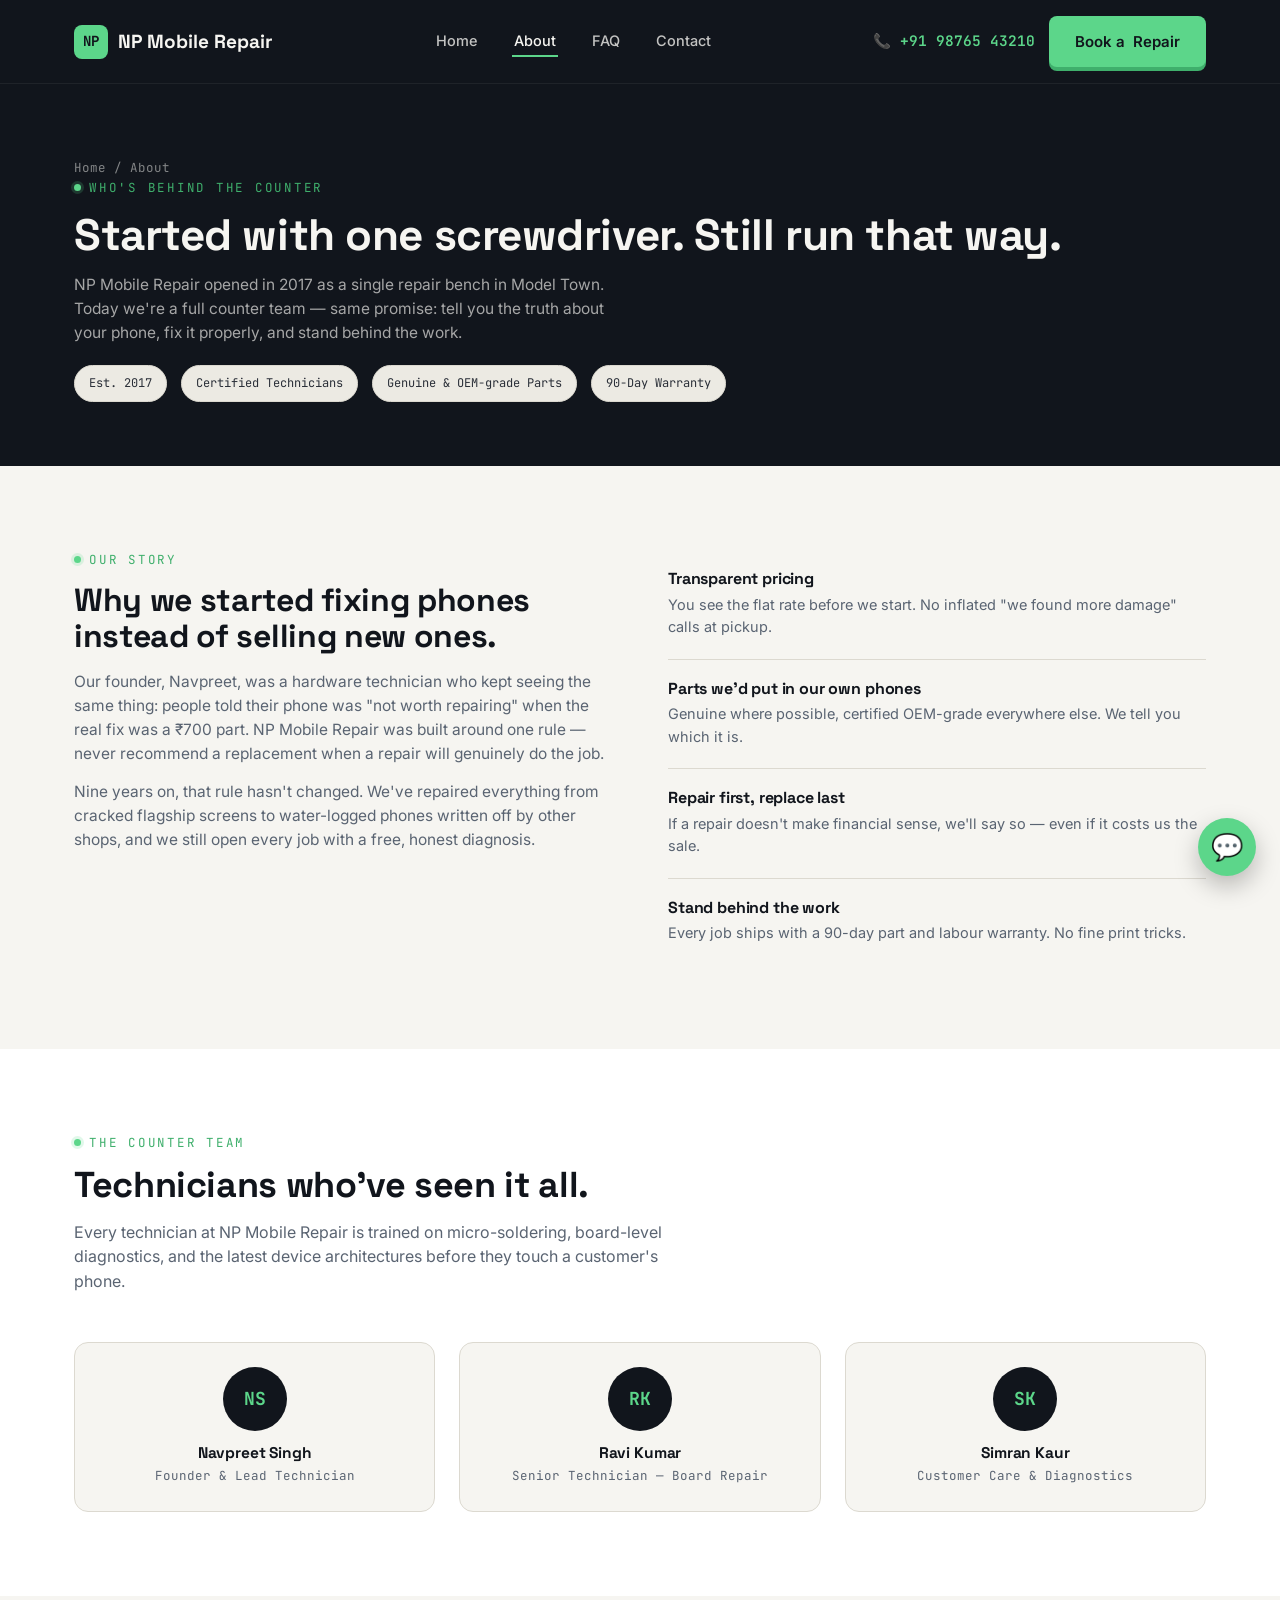
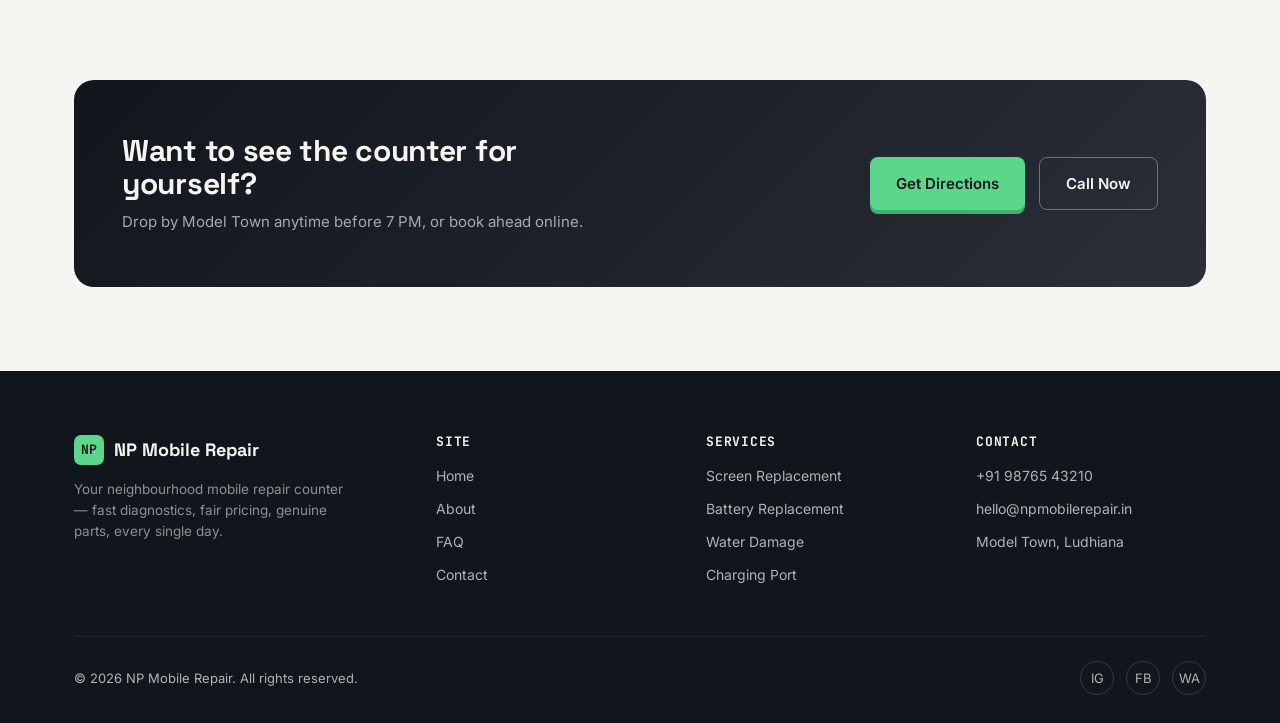
==== about.html @ 380b5847 "Add files via upload" ====
<!DOCTYPE html>
<html lang="en">
<head>
<meta charset="UTF-8">
<meta name="viewport" content="width=device-width, initial-scale=1.0">
<title>About Us — NP Mobile Repair</title>
<meta name="description" content="NP Mobile Repair has been Ludhiana's trusted phone repair counter since 2017 — genuine parts, transparent pricing, certified technicians.">
<link rel="preconnect" href="https://fonts.googleapis.com">
<link href="https://fonts.googleapis.com/css2?family=Space+Grotesk:wght@500;600;700&family=Inter:wght@400;500;600;700&family=JetBrains+Mono:wght@400;500;700&display=swap" rel="stylesheet">
<link rel="stylesheet" href="style.css">
</head>
<body>

<header>
  <nav class="nav wrap">
    <a href="index.html" class="brand"><span class="mark">NP</span> NP Mobile Repair</a>
    <ul class="nav-links">
      <li><a href="index.html">Home</a></li>
      <li><a href="about.html" class="active">About</a></li>
      <li><a href="faq.html">FAQ</a></li>
      <li><a href="contact.html">Contact</a></li>
    </ul>
    <div class="nav-cta">
      <a href="tel:+919876543210" class="nav-phone">📞 +91 98765 43210</a>
      <a href="contact.html" class="btn btn-primary"><span class="full">Book a</span> Repair</a>
    </div>
  </nav>
</header>

<section class="page-hero">
  <div class="wrap">
    <div class="crumb"><a href="index.html">Home</a> / About</div>
    <span class="eyebrow">Who's behind the counter</span>
    <h1>Started with one screwdriver. Still run that way.</h1>
    <p>NP Mobile Repair opened in 2017 as a single repair bench in Model Town. Today we're a full counter team — same promise: tell you the truth about your phone, fix it properly, and stand behind the work.</p>
    <div class="badge-row">
      <span class="badge">Est. 2017</span>
      <span class="badge">Certified Technicians</span>
      <span class="badge">Genuine &amp; OEM-grade Parts</span>
      <span class="badge">90-Day Warranty</span>
    </div>
  </div>
</section>

<section>
  <div class="wrap about-grid">
    <div>
      <span class="eyebrow">Our story</span>
      <h2 style="margin-top:14px;color:var(--ink);font-size:clamp(24px,2.8vw,32px);">Why we started fixing phones instead of selling new ones.</h2>
      <p style="margin-top:16px;color:var(--slate);font-size:15.5px;">Our founder, Navpreet, was a hardware technician who kept seeing the same thing: people told their phone was "not worth repairing" when the real fix was a ₹700 part. NP Mobile Repair was built around one rule — never recommend a replacement when a repair will genuinely do the job.</p>
      <p style="margin-top:14px;color:var(--slate);font-size:15.5px;">Nine years on, that rule hasn't changed. We've repaired everything from cracked flagship screens to water-logged phones written off by other shops, and we still open every job with a free, honest diagnosis.</p>
    </div>
    <div>
      <div class="value-card">
        <h4>Transparent pricing</h4>
        <p>You see the flat rate before we start. No inflated "we found more damage" calls at pickup.</p>
      </div>
      <div class="value-card">
        <h4>Parts we'd put in our own phones</h4>
        <p>Genuine where possible, certified OEM-grade everywhere else. We tell you which it is.</p>
      </div>
      <div class="value-card">
        <h4>Repair first, replace last</h4>
        <p>If a repair doesn't make financial sense, we'll say so — even if it costs us the sale.</p>
      </div>
      <div class="value-card">
        <h4>Stand behind the work</h4>
        <p>Every job ships with a 90-day part and labour warranty. No fine print tricks.</p>
      </div>
    </div>
  </div>
</section>

<section class="section-alt">
  <div class="wrap">
    <div class="section-head">
      <span class="eyebrow">The counter team</span>
      <h2>Technicians who've seen it all.</h2>
      <p>Every technician at NP Mobile Repair is trained on micro-soldering, board-level diagnostics, and the latest device architectures before they touch a customer's phone.</p>
    </div>
    <div class="team">
      <div class="team-card">
        <div class="team-avatar">NS</div>
        <h4>Navpreet Singh</h4>
        <span>Founder &amp; Lead Technician</span>
      </div>
      <div class="team-card">
        <div class="team-avatar">RK</div>
        <h4>Ravi Kumar</h4>
        <span>Senior Technician — Board Repair</span>
      </div>
      <div class="team-card">
        <div class="team-avatar">SK</div>
        <h4>Simran Kaur</h4>
        <span>Customer Care &amp; Diagnostics</span>
      </div>
    </div>
  </div>
</section>

<section>
  <div class="wrap">
    <div class="cta-band">
      <div>
        <h2>Want to see the counter for yourself?</h2>
        <p>Drop by Model Town anytime before 7 PM, or book ahead online.</p>
      </div>
      <div style="display:flex;gap:14px;flex-wrap:wrap;">
        <a href="contact.html" class="btn btn-primary">Get Directions</a>
        <a href="tel:+919876543210" class="btn btn-ghost">Call Now</a>
      </div>
    </div>
  </div>
</section>

<footer>
  <div class="wrap">
    <div class="foot-grid">
      <div>
        <div class="foot-brand"><span class="mark">NP</span> NP Mobile Repair</div>
        <p class="foot-desc">Your neighbourhood mobile repair counter — fast diagnostics, fair pricing, genuine parts, every single day.</p>
      </div>
      <div class="foot-col">
        <h4>Site</h4>
        <ul>
          <li><a href="index.html">Home</a></li>
          <li><a href="about.html">About</a></li>
          <li><a href="faq.html">FAQ</a></li>
          <li><a href="contact.html">Contact</a></li>
        </ul>
      </div>
      <div class="foot-col">
        <h4>Services</h4>
        <ul>
          <li><a href="index.html#services">Screen Replacement</a></li>
          <li><a href="index.html#services">Battery Replacement</a></li>
          <li><a href="index.html#services">Water Damage</a></li>
          <li><a href="index.html#services">Charging Port</a></li>
        </ul>
      </div>
      <div class="foot-col">
        <h4>Contact</h4>
        <ul>
          <li>+91 98765 43210</li>
          <li>hello@npmobilerepair.in</li>
          <li>Model Town, Ludhiana</li>
        </ul>
      </div>
    </div>
    <div class="foot-bottom">
      <span>© 2026 NP Mobile Repair. All rights reserved.</span>
      <div class="foot-social">
        <a href="#" aria-label="Instagram">IG</a>
        <a href="#" aria-label="Facebook">FB</a>
        <a href="#" aria-label="WhatsApp">WA</a>
      </div>
    </div>
  </div>
</footer>

<a href="https://wa.me/919876543210" class="float-wa" aria-label="Chat on WhatsApp">💬</a>

</body>
</html>
---- style.css ----
/* ================= NP MOBILE REPAIR — design tokens ================= */
:root{
  --ink:#11151C;
  --ink-soft:#1B2230;
  --green:#5CD68A;
  --green-dim:#3FAF6C;
  --amber:#F2B33D;
  --paper:#F6F5F1;
  --paper-dim:#ECEAE3;
  --slate:#5A6472;
  --slate-dark:#2A2F38;
  --white:#FFFFFF;
  --line:#DCD9D0;

  --display: "Space Grotesk", "Arial Narrow", sans-serif;
  --body: "Inter", system-ui, -apple-system, sans-serif;
  --mono: "JetBrains Mono", "Courier New", monospace;

  --radius: 10px;
  --max: 1180px;
}

*{box-sizing:border-box;}
html{scroll-behavior:smooth;}
body{
  margin:0;
  font-family:var(--body);
  background:var(--paper);
  color:var(--slate-dark);
  line-height:1.55;
  -webkit-font-smoothing:antialiased;
}
img{max-width:100%;display:block;}
a{color:inherit;text-decoration:none;}
h1,h2,h3,h4{font-family:var(--display);margin:0;line-height:1.1;letter-spacing:-0.01em;}
p{margin:0;}
ul{margin:0;padding:0;list-style:none;}
button{font-family:inherit;cursor:pointer;border:none;background:none;}

.wrap{max-width:var(--max);margin:0 auto;padding:0 24px;}

:focus-visible{
  outline:3px solid var(--amber);
  outline-offset:3px;
}

/* ================= utility ================= */
.eyebrow{
  font-family:var(--mono);
  font-size:12.5px;
  letter-spacing:0.14em;
  text-transform:uppercase;
  color:var(--green-dim);
  display:flex;
  align-items:center;
  gap:8px;
}
.eyebrow::before{
  content:"";
  width:7px;height:7px;
  background:var(--green);
  border-radius:50%;
  box-shadow:0 0 0 3px rgba(92,214,138,0.18);
}
.btn{
  display:inline-flex;
  align-items:center;
  justify-content:center;
  gap:8px;
  padding:14px 26px;
  border-radius:8px;
  font-weight:600;
  font-size:15px;
  transition:transform 0.15s ease, box-shadow 0.15s ease, background 0.15s ease;
  white-space:nowrap;
}
.btn-primary{
  background:var(--green);
  color:var(--ink);
  box-shadow:0 4px 0 var(--green-dim);
}
.btn-primary:hover{transform:translateY(-2px);box-shadow:0 6px 0 var(--green-dim);}
.btn-primary:active{transform:translateY(1px);box-shadow:0 2px 0 var(--green-dim);}
.btn-ghost{
  background:transparent;
  color:var(--paper);
  border:1.5px solid rgba(246,245,241,0.35);
}
.btn-ghost:hover{border-color:var(--green);color:var(--green);}
.btn-dark{
  background:var(--ink);
  color:var(--paper);
}
.btn-dark:hover{background:var(--slate-dark);}

@media (prefers-reduced-motion: reduce){
  *{animation-duration:0.01ms !important; transition-duration:0.01ms !important;}
  html{scroll-behavior:auto;}
}

/* ================= header ================= */
header{
  background:var(--ink);
  position:sticky;
  top:0;
  z-index:50;
  border-bottom:1px solid rgba(255,255,255,0.06);
}
.nav{
  display:flex;
  align-items:center;
  justify-content:space-between;
  padding:16px 24px;
}
.brand{
  display:flex;
  align-items:center;
  gap:10px;
  font-family:var(--display);
  color:var(--paper);
  font-size:19px;
  font-weight:700;
}
.brand .mark{
  width:34px;height:34px;
  background:var(--green);
  border-radius:8px;
  display:flex;align-items:center;justify-content:center;
  color:var(--ink);
  font-family:var(--mono);
  font-weight:700;
  font-size:14px;
}
.nav-links{
  display:flex;
  gap:32px;
  font-size:14.5px;
  font-weight:500;
  color:rgba(246,245,241,0.78);
}
.nav-links a{padding:6px 2px;border-bottom:2px solid transparent;transition:color .15s, border-color .15s;}
.nav-links a:hover, .nav-links a.active{color:var(--paper);border-color:var(--green);}
.nav-cta{display:flex;align-items:center;gap:14px;}
.nav-phone{
  font-family:var(--mono);
  color:var(--green);
  font-size:14.5px;
  font-weight:600;
}
.nav-toggle{display:none;color:var(--paper);font-size:26px;}

@media (max-width:860px){
  .nav-links{display:none;}
  .nav-toggle{display:block;}
  .nav-cta .btn-primary span.full{display:none;}
}

/* ================= hero / ticket ================= */
.hero{
  background:var(--ink);
  color:var(--paper);
  padding:72px 0 96px;
  position:relative;
  overflow:hidden;
}
.hero::before{
  content:"";
  position:absolute;
  inset:0;
  background-image:
    linear-gradient(rgba(92,214,138,0.06) 1px, transparent 1px),
    linear-gradient(90deg, rgba(92,214,138,0.06) 1px, transparent 1px);
  background-size:42px 42px;
  mask-image:linear-gradient(to bottom, rgba(0,0,0,0.5), transparent 70%);
}
.hero-grid{
  position:relative;
  display:grid;
  grid-template-columns:1.05fr 0.95fr;
  gap:56px;
  align-items:center;
}
.hero h1{
  font-size:clamp(34px, 4.4vw, 54px);
  margin:18px 0 18px;
}
.hero h1 .accent{color:var(--green);}
.hero-sub{
  color:rgba(246,245,241,0.72);
  font-size:17px;
  max-width:480px;
  margin-bottom:30px;
}
.hero-actions{display:flex;gap:14px;flex-wrap:wrap;margin-bottom:34px;}
.hero-trust{
  display:flex;
  gap:28px;
  flex-wrap:wrap;
  font-family:var(--mono);
  font-size:13px;
  color:rgba(246,245,241,0.6);
}
.hero-trust b{color:var(--paper);font-size:15px;display:block;font-family:var(--display);}

/* Repair ticket card */
.ticket{
  background:var(--paper);
  color:var(--slate-dark);
  border-radius:14px;
  padding:0;
  position:relative;
  box-shadow:0 30px 60px -20px rgba(0,0,0,0.45);
  transform:rotate(1.2deg);
}
.ticket-top{
  padding:22px 26px 18px;
  border-bottom:2px dashed var(--line);
  display:flex;
  justify-content:space-between;
  align-items:flex-start;
  gap:10px;
}
.ticket-top .label{font-family:var(--mono);font-size:11px;color:var(--slate);text-transform:uppercase;letter-spacing:0.08em;}
.ticket-top .num{font-family:var(--mono);font-size:20px;font-weight:700;color:var(--ink);}
.ticket-status{
  background:rgba(92,214,138,0.15);
  color:var(--green-dim);
  font-family:var(--mono);
  font-size:11px;
  padding:5px 10px;
  border-radius:20px;
  font-weight:700;
  text-transform:uppercase;
  letter-spacing:0.05em;
  white-space:nowrap;
}
.ticket-body{padding:22px 26px;}
.ticket-row{
  display:flex;
  justify-content:space-between;
  padding:10px 0;
  border-bottom:1px solid var(--paper-dim);
  font-size:14.5px;
}
.ticket-row:last-child{border-bottom:none;}
.ticket-row span:first-child{color:var(--slate);}
.ticket-row span:last-child{font-weight:600;font-family:var(--mono);}
.ticket-foot{
  background:var(--paper-dim);
  padding:18px 26px;
  border-radius:0 0 14px 14px;
  display:flex;
  justify-content:space-between;
  align-items:center;
}
.ticket-foot .total-label{font-size:12px;color:var(--slate);text-transform:uppercase;letter-spacing:0.06em;font-family:var(--mono);}
.ticket-foot .total-val{font-family:var(--mono);font-size:22px;font-weight:700;color:var(--ink);}
.ticket::after{
  content:"PUNCTURED FOR AUTHENTICITY";
  position:absolute;
  top:-10px;left:50%;
  transform:translateX(-50%);
  font-size:0;
}
.ticket-hole{
  position:absolute;
  width:18px;height:18px;
  background:var(--paper);
  border-radius:50%;
  box-shadow:inset 0 2px 4px rgba(0,0,0,0.15);
}
.ticket-hole.l{left:-9px;top:62px;}
.ticket-hole.r{right:-9px;top:62px;}

@media (max-width:900px){
  .hero-grid{grid-template-columns:1fr;}
  .ticket{transform:none;max-width:420px;}
}

/* ================= sections (shared) ================= */
section{padding:84px 0;}
.section-head{
  max-width:620px;
  margin-bottom:48px;
}
.section-head h2{
  font-size:clamp(26px,3vw,36px);
  margin-top:14px;
  color:var(--ink);
}
.section-head p{color:var(--slate);font-size:16px;margin-top:14px;}
.section-alt{background:var(--white);}

/* services / price list */
.price-list{
  border:1px solid var(--line);
  border-radius:14px;
  overflow:hidden;
  background:var(--white);
}
.price-row{
  display:grid;
  grid-template-columns:auto 1fr auto auto;
  align-items:center;
  gap:18px;
  padding:20px 26px;
  border-bottom:1px solid var(--paper-dim);
  transition:background .15s;
}
.price-row:last-child{border-bottom:none;}
.price-row:hover{background:var(--paper);}
.price-icon{
  width:42px;height:42px;
  border-radius:9px;
  background:var(--ink);
  display:flex;align-items:center;justify-content:center;
  color:var(--green);
  font-size:18px;
  flex-shrink:0;
}
.price-name{font-weight:700;font-size:16px;color:var(--ink);}
.price-desc{font-size:13.5px;color:var(--slate);margin-top:3px;}
.price-time{
  font-family:var(--mono);
  font-size:12.5px;
  color:var(--slate);
  background:var(--paper-dim);
  padding:5px 10px;
  border-radius:20px;
  white-space:nowrap;
}
.price-val{
  font-family:var(--mono);
  font-weight:700;
  font-size:16px;
  color:var(--green-dim);
  white-space:nowrap;
}
@media (max-width:640px){
  .price-row{grid-template-columns:auto 1fr;row-gap:10px;}
  .price-time{display:none;}
  .price-val{grid-column:2;justify-self:start;}
}

/* steps */
.steps{
  display:grid;
  grid-template-columns:repeat(4,1fr);
  gap:24px;
}
.step{
  background:var(--white);
  border:1px solid var(--line);
  border-radius:14px;
  padding:26px 22px;
}
.step .step-num{
  font-family:var(--mono);
  color:var(--green-dim);
  font-size:13px;
  margin-bottom:14px;
}
.step h3{font-size:17px;color:var(--ink);margin-bottom:8px;}
.step p{font-size:14px;color:var(--slate);}
@media (max-width:900px){.steps{grid-template-columns:repeat(2,1fr);}}
@media (max-width:560px){.steps{grid-template-columns:1fr;}}

/* stats strip */
.stats{
  background:var(--ink);
  color:var(--paper);
  padding:40px 0;
}
.stats-grid{
  display:grid;
  grid-template-columns:repeat(4,1fr);
  gap:24px;
  text-align:center;
}
.stats-grid b{
  font-family:var(--display);
  font-size:clamp(26px,3vw,36px);
  color:var(--green);
  display:block;
}
.stats-grid span{font-size:13px;color:rgba(246,245,241,0.65);}
@media (max-width:700px){.stats-grid{grid-template-columns:repeat(2,1fr);gap:30px;}}

/* about page bits */
.about-grid{
  display:grid;
  grid-template-columns:1fr 1fr;
  gap:56px;
  align-items:start;
}
.value-card{
  padding:20px 0;
  border-top:1px solid var(--line);
}
.value-card:first-child{border-top:none;}
.value-card h4{color:var(--ink);font-size:16px;margin-bottom:6px;}
.value-card p{color:var(--slate);font-size:14.5px;}
@media (max-width:860px){.about-grid{grid-template-columns:1fr;}}

.team{
  display:grid;
  grid-template-columns:repeat(3,1fr);
  gap:24px;
}
.team-card{
  background:var(--paper);
  border:1px solid var(--line);
  border-radius:14px;
  padding:24px;
  text-align:center;
}
.team-avatar{
  width:64px;height:64px;
  border-radius:50%;
  background:var(--ink);
  color:var(--green);
  font-family:var(--mono);
  font-weight:700;
  display:flex;align-items:center;justify-content:center;
  margin:0 auto 14px;
  font-size:18px;
}
.team-card h4{color:var(--ink);font-size:15.5px;}
.team-card span{font-size:12.5px;color:var(--slate);font-family:var(--mono);}
@media (max-width:760px){.team{grid-template-columns:1fr;}}

/* FAQ */
.faq-list{max-width:760px;}
.faq-item{
  border-bottom:1px solid var(--line);
}
.faq-q{
  width:100%;
  display:flex;
  justify-content:space-between;
  align-items:center;
  padding:22px 4px;
  font-family:var(--display);
  font-size:16.5px;
  color:var(--ink);
  text-align:left;
  gap:16px;
}
.faq-q .plus{
  font-family:var(--mono);
  font-size:20px;
  color:var(--green-dim);
  transition:transform .2s;
  flex-shrink:0;
}
.faq-item.open .faq-q .plus{transform:rotate(45deg);}
.faq-a{
  max-height:0;
  overflow:hidden;
  transition:max-height .25s ease;
}
.faq-a p{
  padding:0 4px 22px;
  color:var(--slate);
  font-size:14.5px;
  max-width:640px;
}
.faq-cat{
  font-family:var(--mono);
  font-size:12px;
  letter-spacing:0.08em;
  text-transform:uppercase;
  color:var(--green-dim);
  margin:36px 0 8px;
}
.faq-cat:first-child{margin-top:0;}

/* contact */
.contact-grid{
  display:grid;
  grid-template-columns:1fr 1fr;
  gap:48px;
  align-items:start;
}
.contact-card{
  background:var(--ink);
  color:var(--paper);
  border-radius:16px;
  padding:34px;
}
.contact-card h3{font-size:20px;margin-bottom:24px;}
.contact-line{
  display:flex;
  gap:14px;
  padding:14px 0;
  border-bottom:1px solid rgba(255,255,255,0.08);
}
.contact-line:last-child{border-bottom:none;}
.contact-line .ic{
  width:36px;height:36px;
  border-radius:8px;
  background:rgba(92,214,138,0.15);
  color:var(--green);
  display:flex;align-items:center;justify-content:center;
  flex-shrink:0;
  font-size:15px;
}
.contact-line .label{font-size:11.5px;color:rgba(246,245,241,0.55);text-transform:uppercase;letter-spacing:0.06em;font-family:var(--mono);}
.contact-line .val{font-size:15px;font-weight:600;margin-top:2px;}
.contact-line .val small{display:block;font-weight:400;color:rgba(246,245,241,0.6);font-size:12.5px;margin-top:2px;}

.form-card{
  background:var(--white);
  border:1px solid var(--line);
  border-radius:16px;
  padding:34px;
}
.form-row{margin-bottom:18px;}
.form-row label{
  display:block;
  font-size:12.5px;
  font-weight:600;
  color:var(--ink);
  margin-bottom:7px;
  text-transform:uppercase;
  letter-spacing:0.04em;
}
.form-row input, .form-row select, .form-row textarea{
  width:100%;
  padding:13px 14px;
  border:1.5px solid var(--line);
  border-radius:8px;
  font-family:var(--body);
  font-size:14.5px;
  background:var(--paper);
  color:var(--slate-dark);
  transition:border-color .15s, background .15s;
}
.form-row input:focus, .form-row select:focus, .form-row textarea:focus{
  border-color:var(--green-dim);
  background:var(--white);
}
.form-grid-2{display:grid;grid-template-columns:1fr 1fr;gap:16px;}
@media (max-width:560px){.form-grid-2{grid-template-columns:1fr;}.contact-grid{grid-template-columns:1fr;}}
.form-note{font-size:12.5px;color:var(--slate);margin-top:14px;}
.form-success{
  display:none;
  background:rgba(92,214,138,0.12);
  border:1px solid var(--green-dim);
  color:var(--green-dim);
  padding:14px 16px;
  border-radius:8px;
  font-size:14px;
  font-weight:600;
  margin-bottom:18px;
}
.form-success.show{display:block;}

/* map placeholder */
.map-box{
  border-radius:14px;
  overflow:hidden;
  border:1px solid var(--line);
  height:260px;
}
.map-box iframe{width:100%;height:100%;border:0;display:block;}

/* CTA band */
.cta-band{
  background:linear-gradient(135deg, var(--ink), var(--slate-dark));
  color:var(--paper);
  border-radius:20px;
  padding:54px 48px;
  display:flex;
  justify-content:space-between;
  align-items:center;
  gap:30px;
  flex-wrap:wrap;
}
.cta-band h2{font-size:clamp(22px,2.6vw,30px);max-width:480px;}
.cta-band p{color:rgba(246,245,241,0.65);margin-top:10px;font-size:15px;}

/* footer */
footer{
  background:var(--ink);
  color:rgba(246,245,241,0.7);
  padding:64px 0 28px;
}
.foot-grid{
  display:grid;
  grid-template-columns:1.4fr 1fr 1fr 1fr;
  gap:40px;
  padding-bottom:40px;
  border-bottom:1px solid rgba(255,255,255,0.08);
}
.foot-brand{display:flex;align-items:center;gap:10px;font-family:var(--display);color:var(--paper);font-size:18px;font-weight:700;margin-bottom:14px;}
.foot-brand .mark{width:30px;height:30px;background:var(--green);border-radius:7px;display:flex;align-items:center;justify-content:center;color:var(--ink);font-family:var(--mono);font-weight:700;font-size:13px;}
.foot-desc{font-size:13.5px;max-width:280px;color:rgba(246,245,241,0.55);}
.foot-col h4{color:var(--paper);font-size:13px;text-transform:uppercase;letter-spacing:0.06em;margin-bottom:16px;font-family:var(--mono);}
.foot-col li{margin-bottom:11px;font-size:14px;}
.foot-col a:hover{color:var(--green);}
.foot-bottom{
  display:flex;
  justify-content:space-between;
  align-items:center;
  padding-top:24px;
  font-size:13px;
  flex-wrap:wrap;
  gap:10px;
}
.foot-social{display:flex;gap:12px;}
.foot-social a{
  width:34px;height:34px;
  border-radius:50%;
  border:1px solid rgba(255,255,255,0.15);
  display:flex;align-items:center;justify-content:center;
  font-size:13px;
}
.foot-social a:hover{border-color:var(--green);color:var(--green);}
@media (max-width:860px){.foot-grid{grid-template-columns:1fr 1fr;}}
@media (max-width:560px){.foot-grid{grid-template-columns:1fr;}}

/* whatsapp float */
.float-wa{
  position:fixed;
  bottom:24px;
  right:24px;
  width:58px;height:58px;
  background:var(--green);
  color:var(--ink);
  border-radius:50%;
  display:flex;
  align-items:center;
  justify-content:center;
  font-size:26px;
  box-shadow:0 10px 24px rgba(0,0,0,0.25);
  z-index:60;
  transition:transform .15s;
}
.float-wa:hover{transform:scale(1.08);}

/* page hero (simple, for about/faq/contact) */
.page-hero{
  background:var(--ink);
  color:var(--paper);
  padding:56px 0 64px;
}
.page-hero h1{font-size:clamp(30px,4vw,44px);margin-top:14px;}
.page-hero p{color:rgba(246,245,241,0.65);margin-top:14px;max-width:560px;font-size:15.5px;}
.crumb{font-family:var(--mono);font-size:12.5px;color:rgba(246,245,241,0.5);margin-top:18px;}
.crumb a:hover{color:var(--green);}

/* badges row on about */
.badge-row{display:flex;gap:14px;flex-wrap:wrap;margin-top:20px;}
.badge{
  font-family:var(--mono);
  font-size:12px;
  background:var(--paper-dim);
  color:var(--slate-dark);
  padding:8px 14px;
  border-radius:20px;
  border:1px solid var(--line);
}
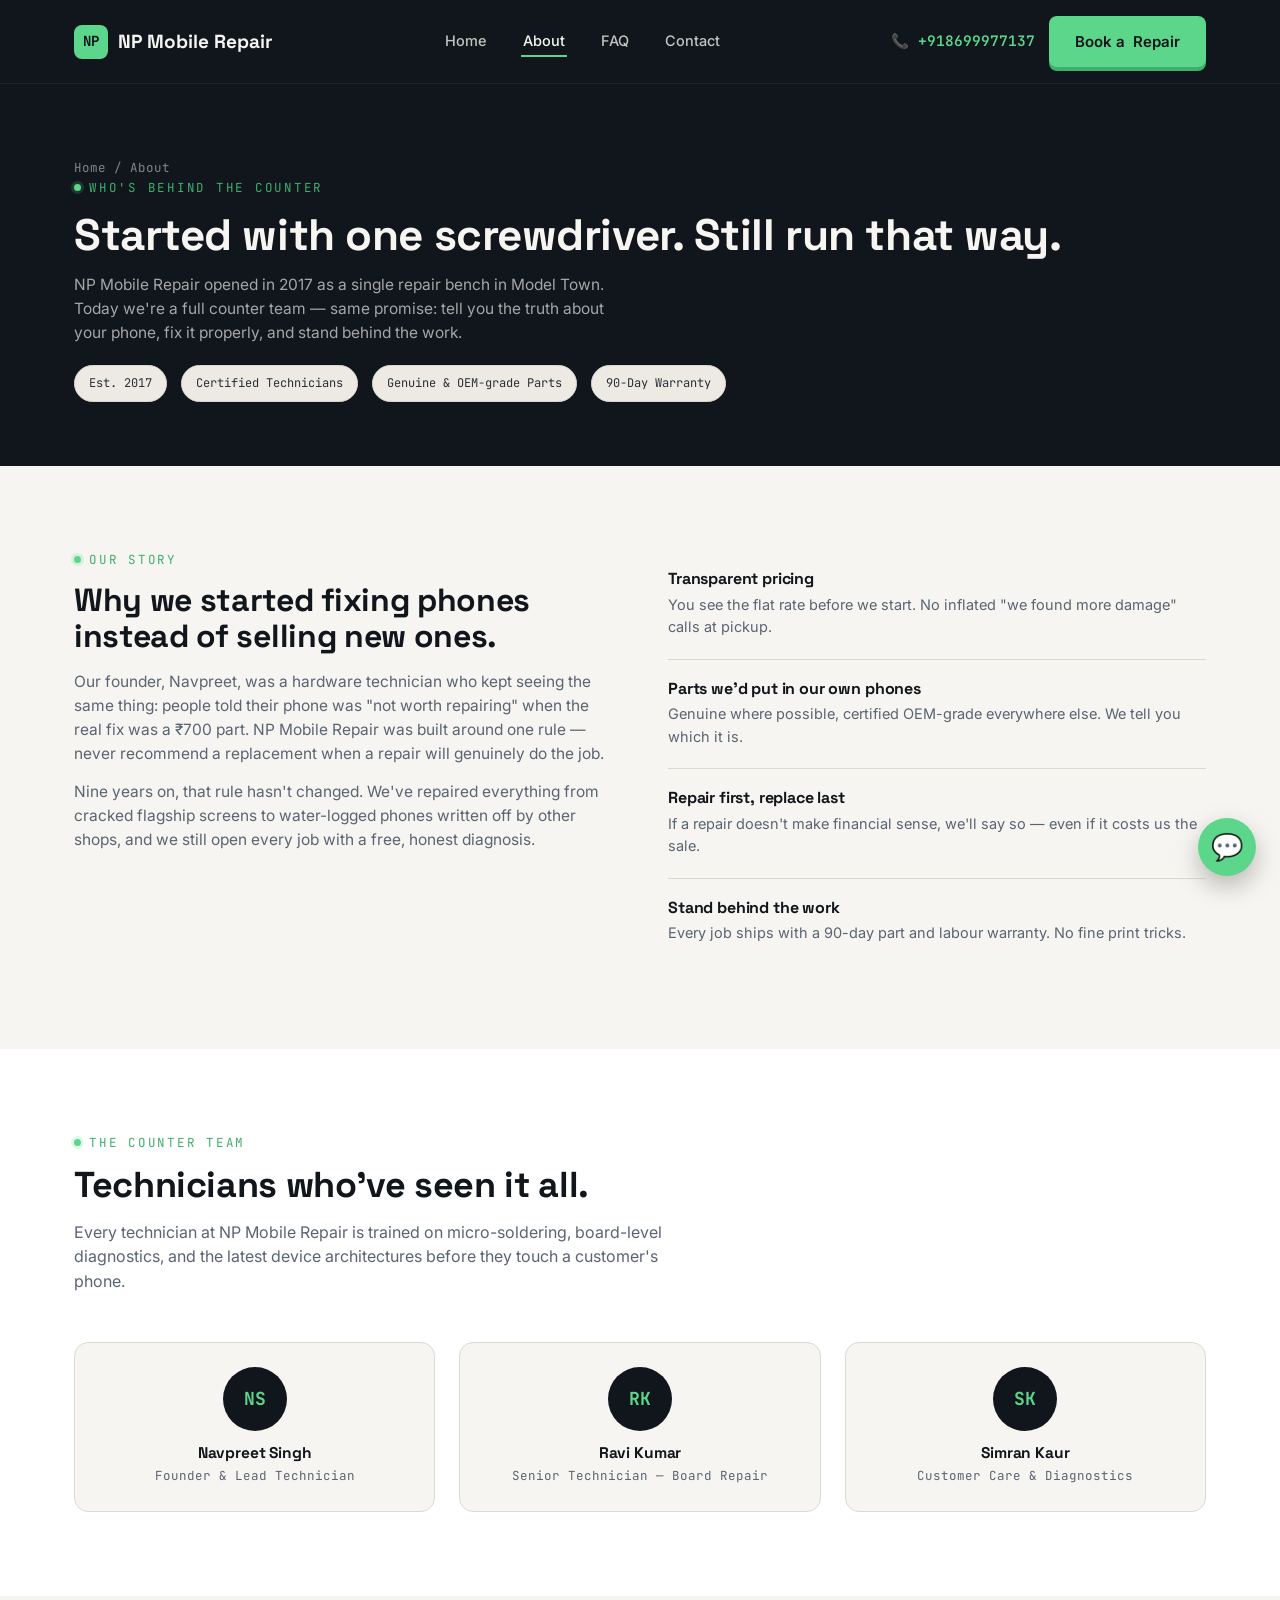
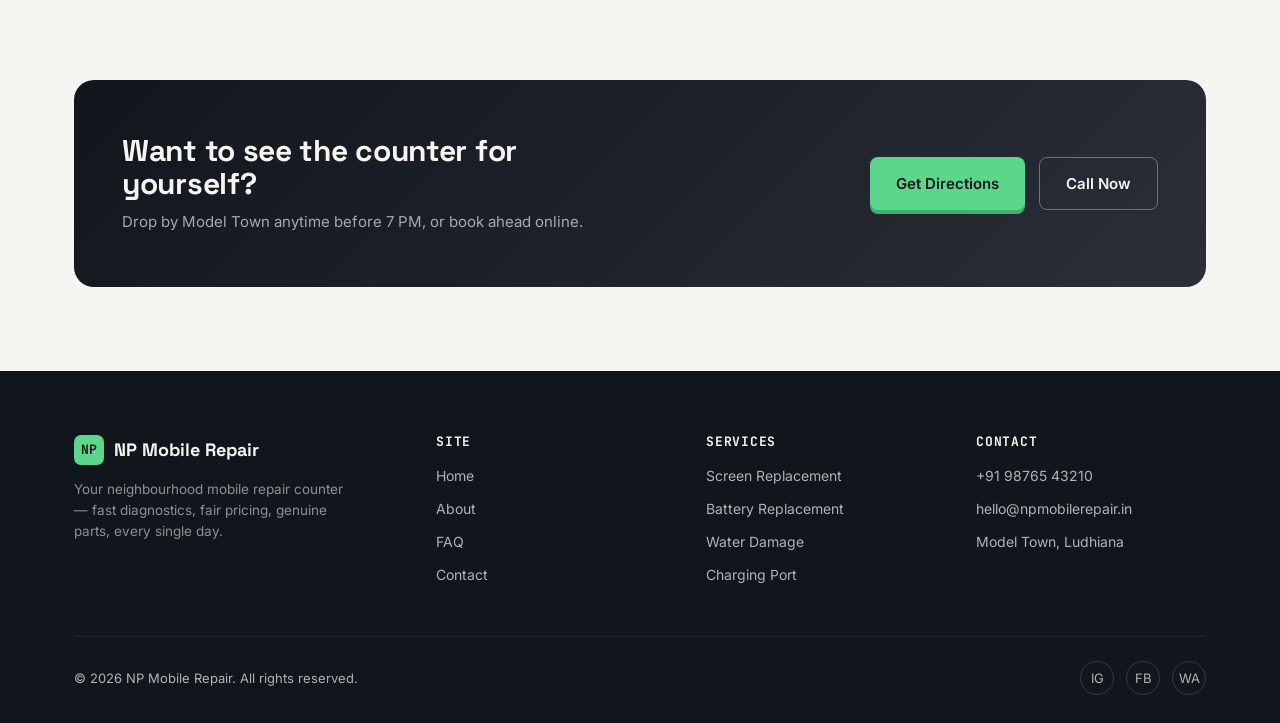
==== commit 0bd5baee: "about.html" ====
--- a/about.html
+++ b/about.html
@@ -21,7 +21,7 @@
       <li><a href="contact.html">Contact</a></li>
     </ul>
     <div class="nav-cta">
-      <a href="tel:+919876543210" class="nav-phone">📞 +91 98765 43210</a>
+      <a href="tel:+918699977137" class="nav-phone">📞 +918699977137</a>
       <a href="contact.html" class="btn btn-primary"><span class="full">Book a</span> Repair</a>
     </div>
   </nav>
@@ -107,7 +107,7 @@
       </div>
       <div style="display:flex;gap:14px;flex-wrap:wrap;">
         <a href="contact.html" class="btn btn-primary">Get Directions</a>
-        <a href="tel:+919876543210" class="btn btn-ghost">Call Now</a>
+        <a href="tel:+918699977137" class="btn btn-ghost">Call Now</a>
       </div>
     </div>
   </div>
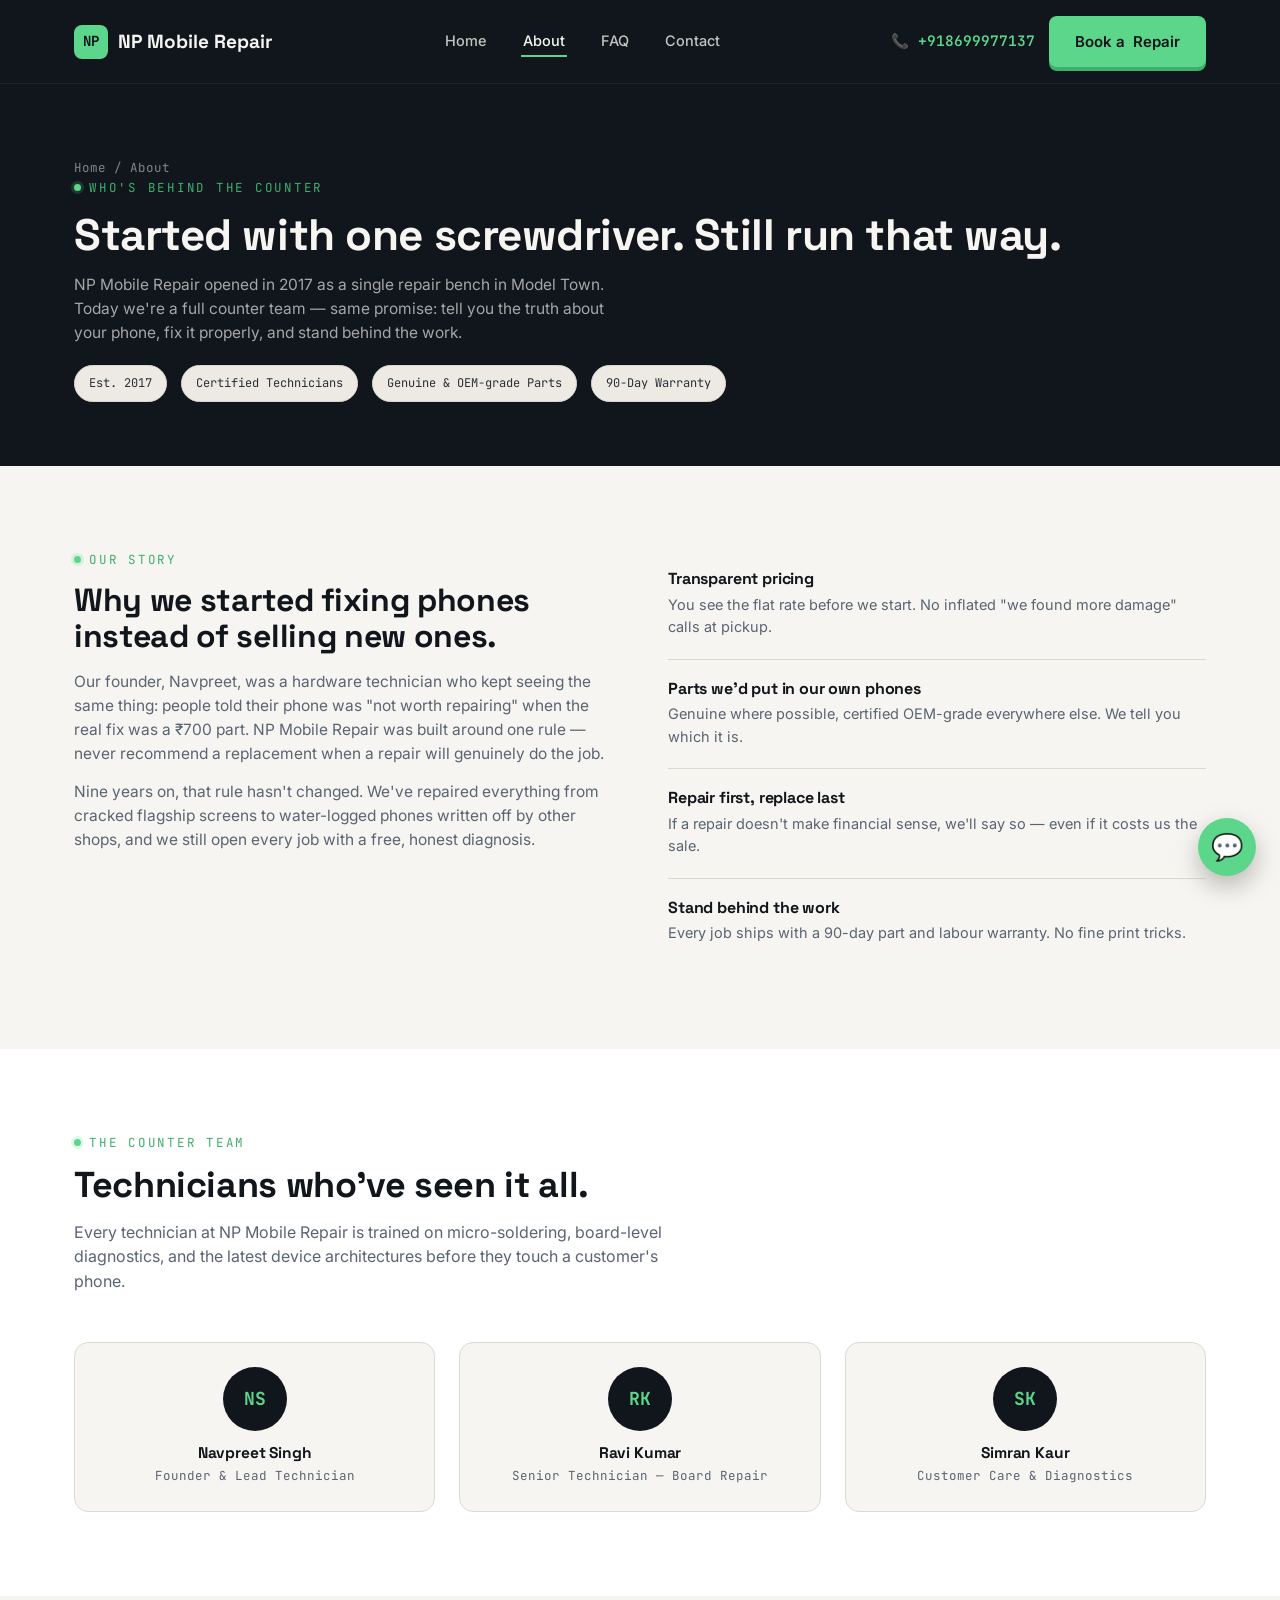
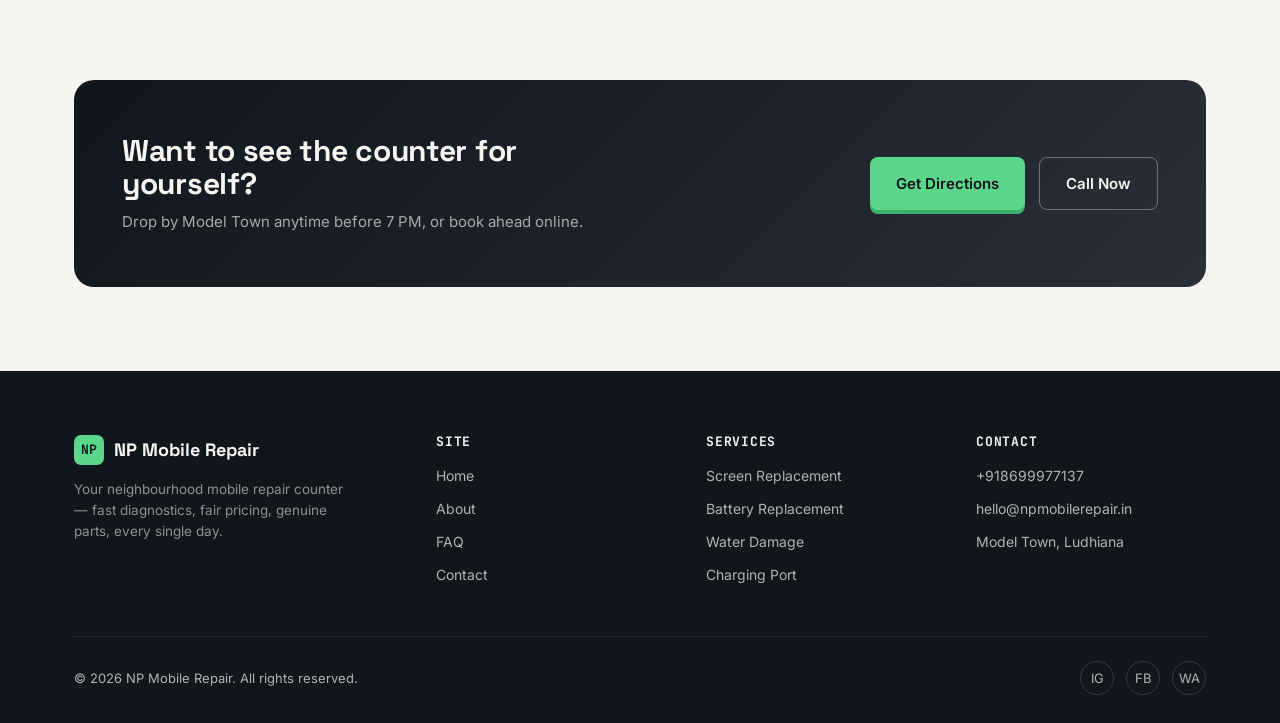
==== commit 58ec276c: "about.html" ====
--- a/about.html
+++ b/about.html
@@ -141,7 +141,7 @@
       <div class="foot-col">
         <h4>Contact</h4>
         <ul>
-          <li>+91 98765 43210</li>
+          <li>+918699977137</li>
           <li>hello@npmobilerepair.in</li>
           <li>Model Town, Ludhiana</li>
         </ul>
@@ -158,7 +158,7 @@
   </div>
 </footer>
 
-<a href="https://wa.me/919876543210" class="float-wa" aria-label="Chat on WhatsApp">💬</a>
+<a href="https://wa.me/+918699977137" class="float-wa" aria-label="Chat on WhatsApp">💬</a>
 
 </body>
 </html>
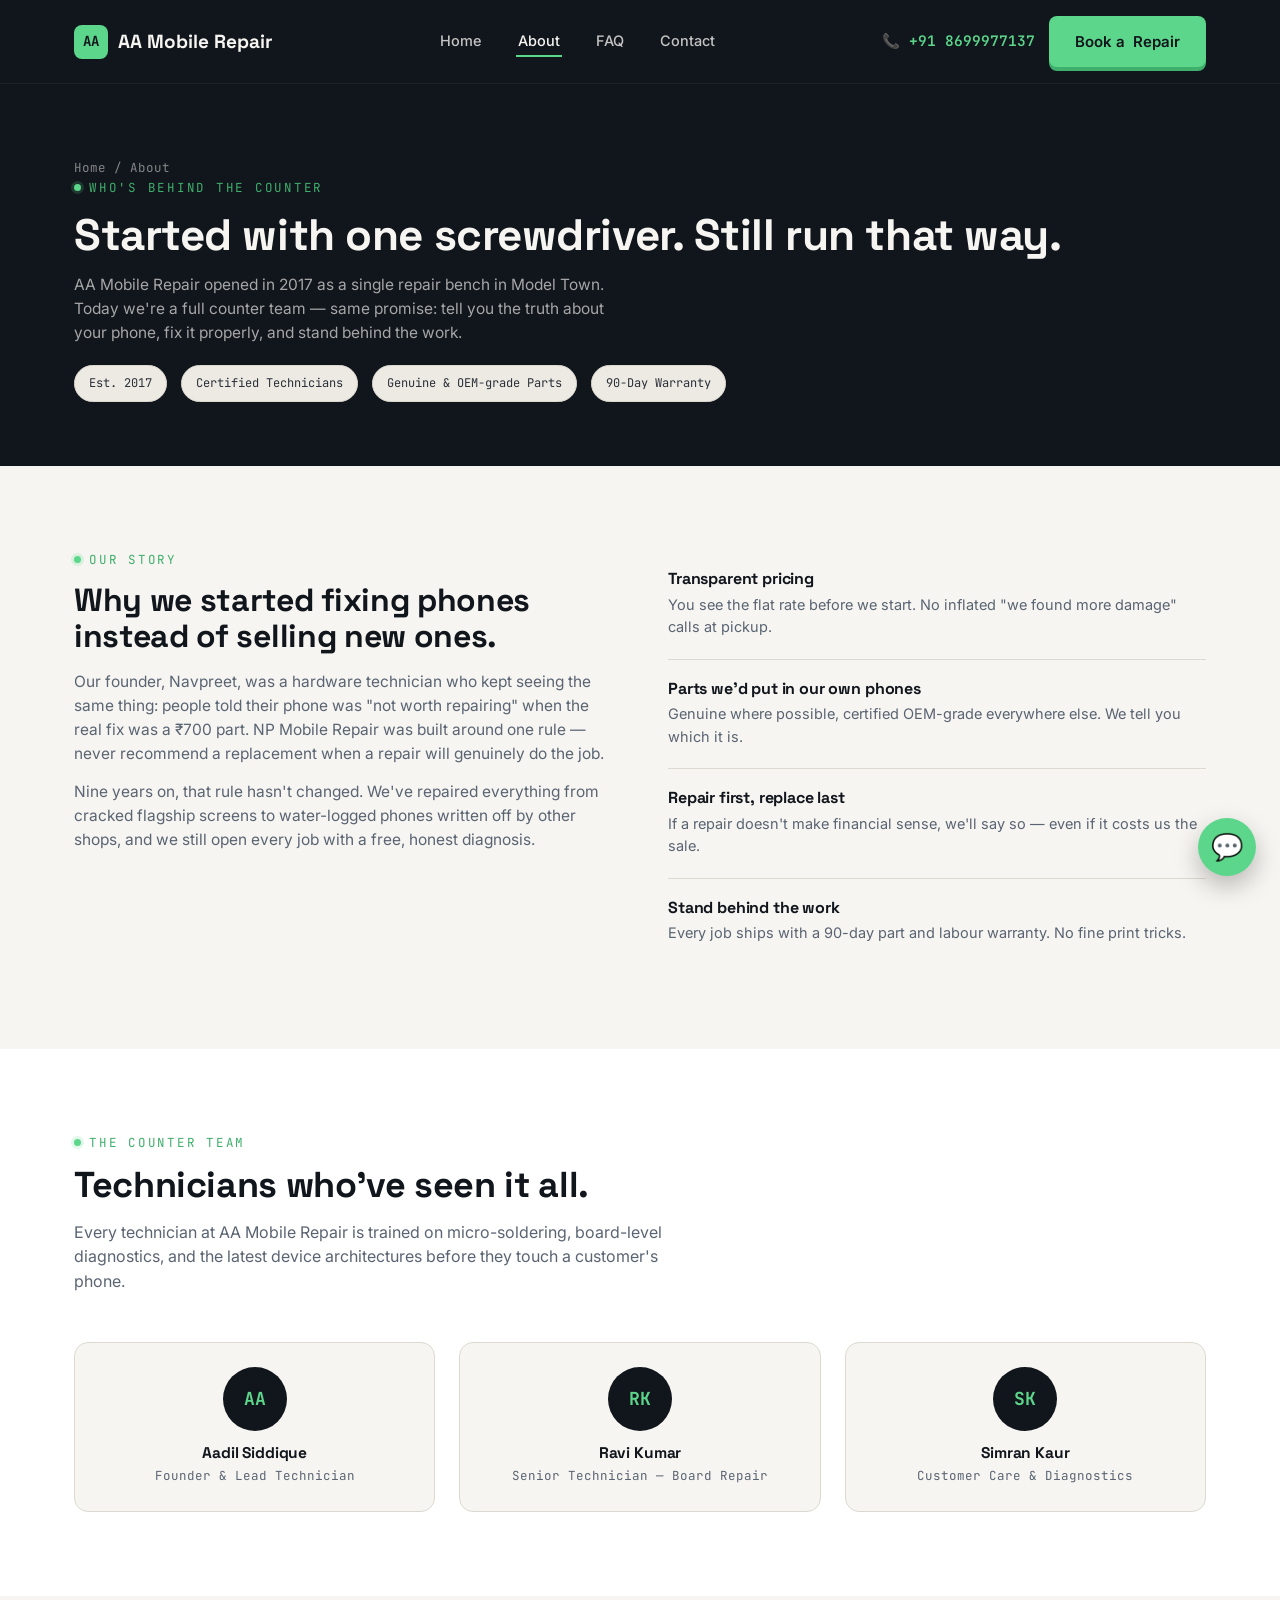
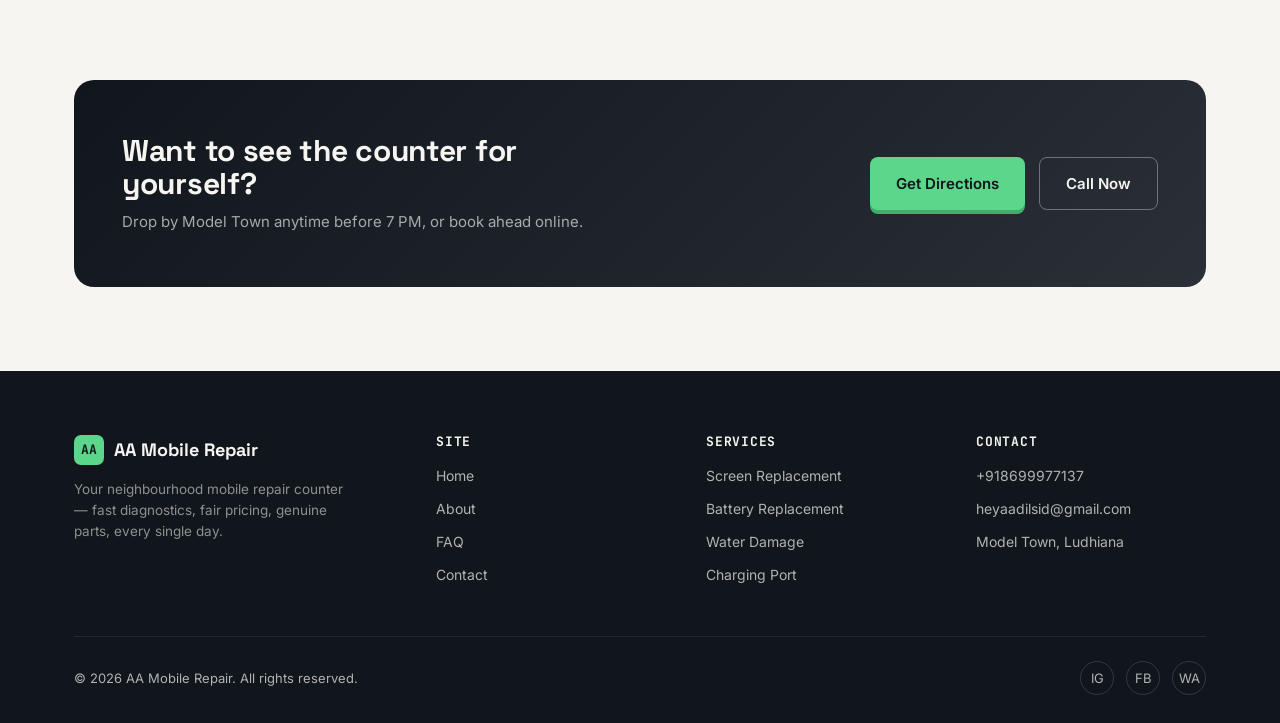
==== commit 1ce0c24a: "about.html" ====
--- a/about.html
+++ b/about.html
@@ -3,8 +3,8 @@
 <head>
 <meta charset="UTF-8">
 <meta name="viewport" content="width=device-width, initial-scale=1.0">
-<title>About Us — NP Mobile Repair</title>
-<meta name="description" content="NP Mobile Repair has been Ludhiana's trusted phone repair counter since 2017 — genuine parts, transparent pricing, certified technicians.">
+<title>About Us — AA Mobile Repair</title>
+<meta name="description" content="AA Mobile Repair has been Ludhiana's trusted phone repair counter since 2017 — genuine parts, transparent pricing, certified technicians.">
 <link rel="preconnect" href="https://fonts.googleapis.com">
 <link href="https://fonts.googleapis.com/css2?family=Space+Grotesk:wght@500;600;700&family=Inter:wght@400;500;600;700&family=JetBrains+Mono:wght@400;500;700&display=swap" rel="stylesheet">
 <link rel="stylesheet" href="style.css">
@@ -13,7 +13,7 @@
 
 <header>
   <nav class="nav wrap">
-    <a href="index.html" class="brand"><span class="mark">NP</span> NP Mobile Repair</a>
+    <a href="index.html" class="brand"><span class="mark">AA</span> AA Mobile Repair</a>
     <ul class="nav-links">
       <li><a href="index.html">Home</a></li>
       <li><a href="about.html" class="active">About</a></li>
@@ -21,7 +21,7 @@
       <li><a href="contact.html">Contact</a></li>
     </ul>
     <div class="nav-cta">
-      <a href="tel:+918699977137" class="nav-phone">📞 +918699977137</a>
+      <a href="tel:+918699977137" class="nav-phone">📞 +91 8699977137</a>
       <a href="contact.html" class="btn btn-primary"><span class="full">Book a</span> Repair</a>
     </div>
   </nav>
@@ -32,7 +32,7 @@
     <div class="crumb"><a href="index.html">Home</a> / About</div>
     <span class="eyebrow">Who's behind the counter</span>
     <h1>Started with one screwdriver. Still run that way.</h1>
-    <p>NP Mobile Repair opened in 2017 as a single repair bench in Model Town. Today we're a full counter team — same promise: tell you the truth about your phone, fix it properly, and stand behind the work.</p>
+    <p>AA Mobile Repair opened in 2017 as a single repair bench in Model Town. Today we're a full counter team — same promise: tell you the truth about your phone, fix it properly, and stand behind the work.</p>
     <div class="badge-row">
       <span class="badge">Est. 2017</span>
       <span class="badge">Certified Technicians</span>
@@ -76,12 +76,12 @@
     <div class="section-head">
       <span class="eyebrow">The counter team</span>
       <h2>Technicians who've seen it all.</h2>
-      <p>Every technician at NP Mobile Repair is trained on micro-soldering, board-level diagnostics, and the latest device architectures before they touch a customer's phone.</p>
+      <p>Every technician at AA Mobile Repair is trained on micro-soldering, board-level diagnostics, and the latest device architectures before they touch a customer's phone.</p>
     </div>
     <div class="team">
       <div class="team-card">
-        <div class="team-avatar">NS</div>
-        <h4>Navpreet Singh</h4>
+        <div class="team-avatar">AA</div>
+        <h4>Aadil Siddique</h4>
         <span>Founder &amp; Lead Technician</span>
       </div>
       <div class="team-card">
@@ -107,7 +107,7 @@
       </div>
       <div style="display:flex;gap:14px;flex-wrap:wrap;">
         <a href="contact.html" class="btn btn-primary">Get Directions</a>
-        <a href="tel:+918699977137" class="btn btn-ghost">Call Now</a>
+        <a href="tel:+91 8699977137" class="btn btn-ghost">Call Now</a>
       </div>
     </div>
   </div>
@@ -117,7 +117,7 @@
   <div class="wrap">
     <div class="foot-grid">
       <div>
-        <div class="foot-brand"><span class="mark">NP</span> NP Mobile Repair</div>
+        <div class="foot-brand"><span class="mark">AA</span> AA Mobile Repair</div>
         <p class="foot-desc">Your neighbourhood mobile repair counter — fast diagnostics, fair pricing, genuine parts, every single day.</p>
       </div>
       <div class="foot-col">
@@ -142,13 +142,13 @@
         <h4>Contact</h4>
         <ul>
           <li>+918699977137</li>
-          <li>hello@npmobilerepair.in</li>
+          <li>heyaadilsid@gmail.com</li>
           <li>Model Town, Ludhiana</li>
         </ul>
       </div>
     </div>
     <div class="foot-bottom">
-      <span>© 2026 NP Mobile Repair. All rights reserved.</span>
+      <span>© 2026 AA Mobile Repair. All rights reserved.</span>
       <div class="foot-social">
         <a href="#" aria-label="Instagram">IG</a>
         <a href="#" aria-label="Facebook">FB</a>
